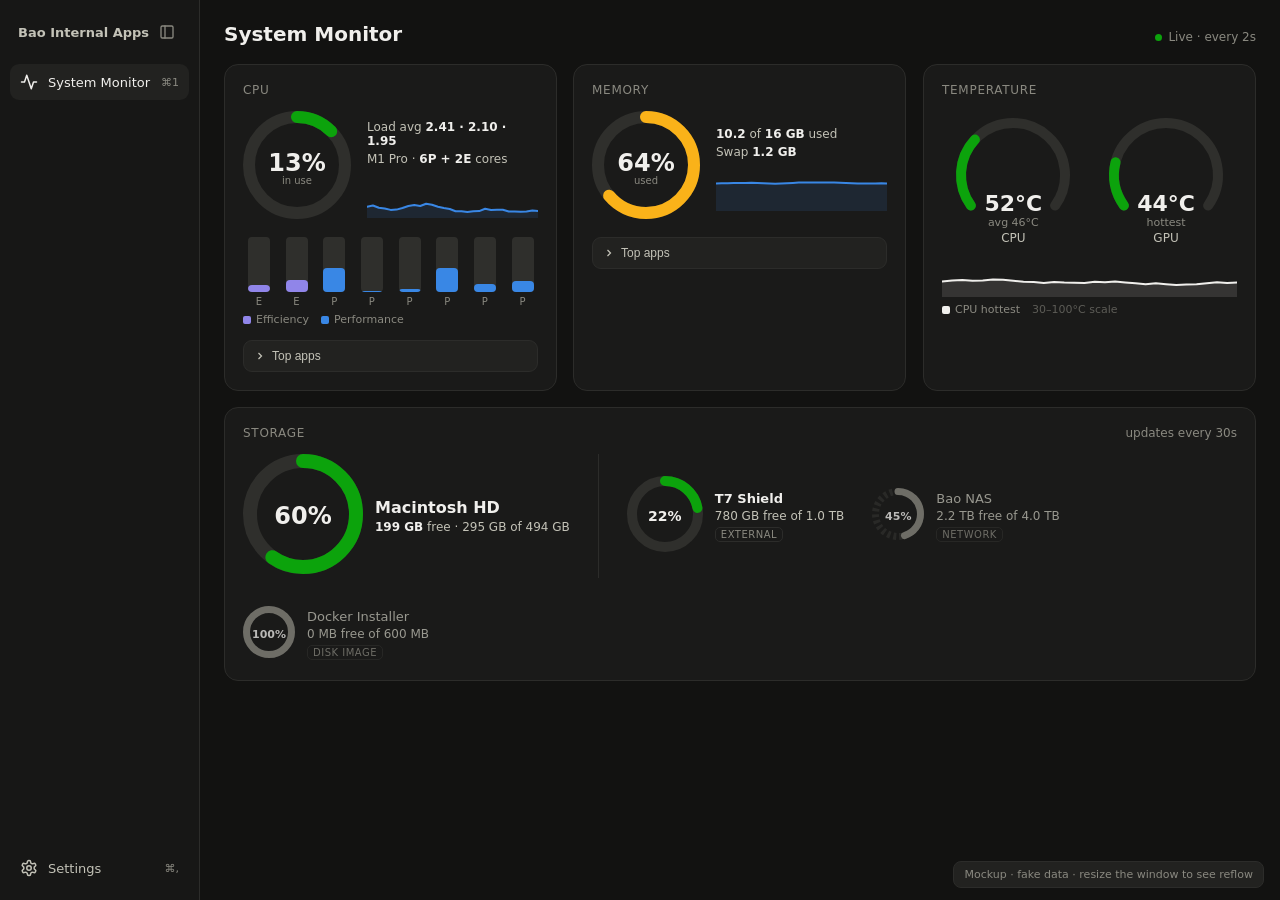
==== mockups/system_monitor.html @ 27488d8f "feat (system-monitor): add app shell and System Monitor tool Desktop window with a tool sidebar, Set" ====
<!doctype html>
<html lang="en">
<head>
<meta charset="utf-8">
<meta name="viewport" content="width=device-width, initial-scale=1">
<title>Bao Internal Apps — Mockup</title>
<style>
:root {
  color-scheme: dark;
  --bg: #121211;
  --sidebar: #171716;
  --surface-1: #1a1a19;
  --surface-2: #222220;
  --border: #2c2c2a;
  --track: #2f2f2c;
  --text-primary: #f0efec;
  --text-secondary: #c3c2b7;
  --text-muted: #8a8980;
  --accent: #3987e5;
  --good: #0ca30c;
  --warning: #fab219;
  --critical: #d03b3b;
  --p-core: #3987e5;
  --e-core: #9085e9;
  --radius: 14px;
  font-family: -apple-system, BlinkMacSystemFont, "SF Pro Text", system-ui, sans-serif;
}
* { box-sizing: border-box; }
body { margin: 0; background: var(--bg); color: var(--text-primary); height: 100vh; overflow: hidden; }
.num { font-variant-numeric: tabular-nums; }

/* shell */
.app { display: grid; grid-template-columns: 200px 1fr; height: 100vh; transition: grid-template-columns .2s; }
.app.collapsed { grid-template-columns: 60px 1fr; }
.sidebar { background: var(--sidebar); border-right: 1px solid var(--border); display: flex; flex-direction: column; padding: 14px 10px; gap: 4px; }
.brand { display: flex; align-items: center; justify-content: space-between; padding: 4px 8px 14px; }
.brand span { font-weight: 600; font-size: 13px; color: var(--text-secondary); white-space: nowrap; overflow: hidden; }
.icon-btn { background: none; border: 0; color: var(--text-muted); cursor: pointer; padding: 6px; border-radius: 8px; display: grid; place-items: center; }
.icon-btn:hover { background: var(--surface-2); color: var(--text-primary); }
.nav-item { display: flex; align-items: center; gap: 10px; padding: 9px 10px; border-radius: 9px; color: var(--text-secondary); font-size: 13px; cursor: pointer; white-space: nowrap; }
.nav-item.active { background: var(--surface-2); color: var(--text-primary); }
.nav-item svg { flex: none; }
.nav-spacer { flex: 1; }
.app.collapsed .label, .app.collapsed .brand span { display: none; }
.app.collapsed .brand { justify-content: center; }
.app.collapsed .nav-item { justify-content: center; }
.kbd { margin-left: auto; color: var(--text-muted); font-size: 11px; }
.app.collapsed .kbd { display: none; }

.content { overflow-y: auto; padding: 22px 24px 40px; container-type: inline-size; }
.page-head { display: flex; align-items: baseline; justify-content: space-between; margin-bottom: 18px; }
.page-head h1 { font-size: 20px; margin: 0; font-weight: 650; }
.page-head .meta { font-size: 12px; color: var(--text-muted); }
.live-dot { display: inline-block; width: 7px; height: 7px; border-radius: 50%; background: var(--good); margin-right: 6px; animation: pulse 2s infinite; }
@keyframes pulse { 50% { opacity: .35; } }

/* grid */
.grid { display: grid; gap: 16px; grid-template-columns: repeat(3, minmax(0, 1fr)); }
.card.storage { grid-column: 1 / -1; }
@container (max-width: 960px) {
  .grid { grid-template-columns: repeat(2, minmax(0, 1fr)); }
}
@container (max-width: 620px) {
  .grid { grid-template-columns: 1fr; }
}

.card { background: var(--surface-1); border: 1px solid var(--border); border-radius: var(--radius); padding: 18px; container-type: inline-size; min-width: 0; }
.card-title { display: flex; align-items: center; gap: 8px; font-size: 12px; text-transform: uppercase; letter-spacing: .06em; color: var(--text-muted); margin-bottom: 14px; }
.hero { display: flex; align-items: center; gap: 16px; }
.hero-side { flex: 1; min-width: 0; }
.stat-line { font-size: 12px; color: var(--text-secondary); margin-top: 4px; }
.stat-line b { color: var(--text-primary); font-weight: 600; }

/* ring */
.ring-wrap { position: relative; flex: none; }
.ring-wrap .ring-label { position: absolute; inset: 0; display: grid; place-items: center; text-align: center; }
.ring-label .big { font-size: 24px; font-weight: 650; }
.ring-label .small { font-size: 10px; color: var(--text-muted); display: block; margin-top: -2px; }
svg .track { stroke: var(--track); }
svg .arc { transition: stroke-dashoffset .6s ease, stroke .4s; stroke-linecap: round; }

/* sparkline */
.spark { width: 100%; height: 44px; display: block; margin-top: 8px; }
.spark path.line { fill: none; stroke-width: 2; stroke-linejoin: round; stroke-linecap: round; }
.spark path.area { opacity: .12; }

/* cores */
.cores { display: flex; gap: 6px; align-items: flex-end; height: 70px; margin-top: 14px; }
.core { flex: 1; display: flex; flex-direction: column; align-items: center; gap: 4px; height: 100%; }
.core .col { flex: 1; width: 100%; max-width: 22px; background: var(--track); border-radius: 4px; position: relative; overflow: hidden; }
.core .fill { position: absolute; left: 0; right: 0; bottom: 0; border-radius: 4px 4px 0 0; transition: height .6s ease; }
.core .tag { font-size: 10px; color: var(--text-muted); }
.legend { display: flex; gap: 12px; font-size: 11px; color: var(--text-muted); margin-top: 6px; }
.legend i { display: inline-block; width: 8px; height: 8px; border-radius: 2px; margin-right: 5px; vertical-align: middle; }

/* top apps */
.top-toggle { margin-top: 14px; width: 100%; display: flex; align-items: center; gap: 6px; background: var(--surface-2); border: 1px solid var(--border); color: var(--text-secondary); border-radius: 9px; padding: 8px 10px; cursor: pointer; font-size: 12px; }
.top-toggle svg { transition: transform .2s; }
.top-toggle.open svg { transform: rotate(90deg); }
.top-list { display: none; margin-top: 8px; }
.top-list.open { display: block; }
.app-row { display: grid; grid-template-columns: 24px minmax(0, 1fr) 90px 44px 56px; align-items: center; gap: 10px; padding: 7px 2px; border-bottom: 1px solid var(--border); font-size: 12.5px; }
.app-row:last-child { border-bottom: 0; }
.app-icon { width: 24px; height: 24px; border-radius: 6px; display: grid; place-items: center; font-size: 11px; font-weight: 700; color: #fff; }
.app-name { white-space: nowrap; overflow: hidden; text-overflow: ellipsis; }
.bar { height: 6px; background: var(--track); border-radius: 3px; overflow: hidden; }
.bar > div { height: 100%; border-radius: 3px; transition: width .6s ease; }
.mini-ring { display: none; }
.app-val { text-align: right; color: var(--text-primary); }
.app-spark { width: 56px; height: 20px; }
@container (max-width: 380px) {
  .app-row { grid-template-columns: 24px minmax(0, 1fr) 22px 44px 48px; }
  .bar { display: none; }
  .mini-ring { display: block; }
}

/* temperature */
.gauges { display: grid; grid-template-columns: 1fr 1fr; gap: 10px; }
.gauge { text-align: center; }
.gauge .g-val { font-size: 22px; font-weight: 650; margin-top: -34px; }
.gauge .g-sub { font-size: 11px; color: var(--text-muted); }
.gauge .g-name { font-size: 12px; color: var(--text-secondary); margin-top: 2px; }

/* storage */
.drives { display: flex; align-items: center; gap: 28px; flex-wrap: wrap; }
.drive { display: flex; align-items: center; gap: 12px; }
.drive.main .d-name { font-size: 16px; font-weight: 650; }
.d-name { font-size: 13px; font-weight: 600; }
.d-meta { font-size: 12px; color: var(--text-secondary); margin-top: 3px; }
.d-tag { display: inline-flex; align-items: center; gap: 4px; font-size: 10px; text-transform: uppercase; letter-spacing: .05em; color: var(--text-muted); border: 1px solid var(--border); border-radius: 5px; padding: 1px 5px; margin-top: 4px; }
.drive.secondary { opacity: .75; }
.drive.secondary .d-name { color: var(--text-secondary); font-weight: 500; }
.drive.unresponsive { opacity: .5; }
.divider { width: 1px; align-self: stretch; background: var(--border); }

.mock-note { position: fixed; bottom: 12px; right: 16px; font-size: 11px; color: var(--text-muted); background: var(--surface-2); border: 1px solid var(--border); padding: 6px 10px; border-radius: 8px; }
</style>
</head>
<body>
<div class="app" id="app">
  <aside class="sidebar">
    <div class="brand">
      <span>Bao Internal Apps</span>
      <button class="icon-btn" id="collapseBtn" title="Collapse sidebar (⌘\)">
        <svg width="16" height="16" viewBox="0 0 24 24" fill="none" stroke="currentColor" stroke-width="2" stroke-linecap="round" stroke-linejoin="round"><rect x="3" y="3" width="18" height="18" rx="2"/><path d="M9 3v18"/></svg>
      </button>
    </div>
    <div class="nav-item active" title="System Monitor">
      <svg width="18" height="18" viewBox="0 0 24 24" fill="none" stroke="currentColor" stroke-width="2" stroke-linecap="round" stroke-linejoin="round"><path d="M22 12h-4l-3 9L9 3l-3 9H2"/></svg>
      <span class="label">System Monitor</span><span class="kbd">⌘1</span>
    </div>
    <div class="nav-spacer"></div>
    <div class="nav-item" title="Settings">
      <svg width="18" height="18" viewBox="0 0 24 24" fill="none" stroke="currentColor" stroke-width="2" stroke-linecap="round" stroke-linejoin="round"><path d="M12.22 2h-.44a2 2 0 0 0-2 2v.18a2 2 0 0 1-1 1.73l-.43.25a2 2 0 0 1-2 0l-.15-.08a2 2 0 0 0-2.73.73l-.22.38a2 2 0 0 0 .73 2.73l.15.1a2 2 0 0 1 1 1.72v.51a2 2 0 0 1-1 1.74l-.15.09a2 2 0 0 0-.73 2.73l.22.38a2 2 0 0 0 2.73.73l.15-.08a2 2 0 0 1 2 0l.43.25a2 2 0 0 1 1 1.73V20a2 2 0 0 0 2 2h.44a2 2 0 0 0 2-2v-.18a2 2 0 0 1 1-1.73l.43-.25a2 2 0 0 1 2 0l.15.08a2 2 0 0 0 2.73-.73l.22-.39a2 2 0 0 0-.73-2.73l-.15-.08a2 2 0 0 1-1-1.74v-.5a2 2 0 0 1 1-1.74l.15-.09a2 2 0 0 0 .73-2.73l-.22-.38a2 2 0 0 0-2.73-.73l-.15.08a2 2 0 0 1-2 0l-.43-.25a2 2 0 0 1-1-1.73V4a2 2 0 0 0-2-2z"/><circle cx="12" cy="12" r="3"/></svg>
      <span class="label">Settings</span><span class="kbd">⌘,</span>
    </div>
  </aside>

  <main class="content">
    <div class="page-head">
      <h1>System Monitor</h1>
      <div class="meta"><span class="live-dot"></span>Live · every 2s</div>
    </div>

    <div class="grid">
      <!-- CPU -->
      <section class="card">
        <div class="card-title">CPU</div>
        <div class="hero">
          <div class="ring-wrap" id="cpuRing"></div>
          <div class="hero-side">
            <div class="stat-line">Load avg <b class="num" id="loadAvg">2.41 · 2.10 · 1.95</b></div>
            <div class="stat-line">M1 Pro · <b>6P + 2E</b> cores</div>
            <svg class="spark" id="cpuSpark" preserveAspectRatio="none"></svg>
          </div>
        </div>
        <div class="cores" id="cores"></div>
        <div class="legend"><span><i style="background:var(--e-core)"></i>Efficiency</span><span><i style="background:var(--p-core)"></i>Performance</span></div>
        <button class="top-toggle" data-target="cpuTop">
          <svg width="12" height="12" viewBox="0 0 24 24" fill="none" stroke="currentColor" stroke-width="2.5"><path d="m9 18 6-6-6-6"/></svg>
          Top apps
        </button>
        <div class="top-list" id="cpuTop"></div>
      </section>

      <!-- RAM -->
      <section class="card">
        <div class="card-title">Memory</div>
        <div class="hero">
          <div class="ring-wrap" id="ramRing"></div>
          <div class="hero-side">
            <div class="stat-line"><b class="num" id="ramUsed">10.1</b> of <b>16 GB</b> used</div>
            <div class="stat-line">Swap <b class="num">1.2 GB</b></div>
            <svg class="spark" id="ramSpark" preserveAspectRatio="none"></svg>
          </div>
        </div>
        <button class="top-toggle" data-target="ramTop">
          <svg width="12" height="12" viewBox="0 0 24 24" fill="none" stroke="currentColor" stroke-width="2.5"><path d="m9 18 6-6-6-6"/></svg>
          Top apps
        </button>
        <div class="top-list" id="ramTop"></div>
      </section>

      <!-- Temperature -->
      <section class="card">
        <div class="card-title">Temperature</div>
        <div class="gauges">
          <div class="gauge" id="cpuGauge"></div>
          <div class="gauge" id="gpuGauge"></div>
        </div>
        <svg class="spark" id="tempSpark" preserveAspectRatio="none"></svg>
        <div class="legend"><span><i style="background:var(--text-primary)"></i>CPU hottest</span><span style="opacity:.6">30–100°C scale</span></div>
      </section>

      <!-- Storage -->
      <section class="card storage">
        <div class="card-title">Storage <span style="margin-left:auto;text-transform:none;letter-spacing:0">updates every 30s</span></div>
        <div class="drives" id="drives"></div>
      </section>
    </div>
  </main>
</div>
<div class="mock-note">Mockup · fake data · resize the window to see reflow</div>

<script>
const statusColor = (v, warn, crit) => v >= crit ? "var(--critical)" : v >= warn ? "var(--warning)" : "var(--good)";
const NS = "http://www.w3.org/2000/svg";

function ringSvg(size, stroke, pct, color, track = "var(--track)", dashed = false) {
  const r = (size - stroke) / 2, c = 2 * Math.PI * r;
  return `<svg width="${size}" height="${size}" viewBox="0 0 ${size} ${size}" style="transform:rotate(-90deg)">
    <circle cx="${size/2}" cy="${size/2}" r="${r}" fill="none" stroke="${track}" stroke-width="${stroke}" ${dashed ? 'stroke-dasharray="3 3"' : ""}/>
    <circle class="arc" cx="${size/2}" cy="${size/2}" r="${r}" fill="none" stroke="${color}" stroke-width="${stroke}"
      stroke-dasharray="${c}" stroke-dashoffset="${c * (1 - pct / 100)}"/></svg>`;
}

function setRing(el, size, stroke, pct, color, big, small) {
  el.innerHTML = ringSvg(size, stroke, pct, color) +
    `<div class="ring-label"><div><span class="big num">${big}</span><span class="small">${small}</span></div></div>`;
}

function arcGauge(el, value, name, sub) {
  const min = 30, max = 100, pct = Math.min(1, Math.max(0, (value - min) / (max - min)));
  const r = 52, cx = 64, cy = 64, start = Math.PI * 0.8, sweep = Math.PI * 1.4;
  const pt = a => [cx + r * Math.cos(a), cy + r * Math.sin(a)];
  const arc = (a0, a1) => { const [x0, y0] = pt(a0), [x1, y1] = pt(a1); return `M${x0} ${y0} A${r} ${r} 0 ${a1 - a0 > Math.PI ? 1 : 0} 1 ${x1} ${y1}`; };
  const color = statusColor(value, 70, 90);
  el.innerHTML = `<svg width="128" height="110" viewBox="0 0 128 110">
      <path d="${arc(start, start + sweep)}" fill="none" stroke="var(--track)" stroke-width="10" stroke-linecap="round"/>
      <path d="${arc(start, start + sweep * Math.max(pct, 0.001))}" fill="none" stroke="${color}" stroke-width="10" stroke-linecap="round" style="transition:all .6s"/>
    </svg>
    <div class="g-val num">${value.toFixed(0)}°C</div>
    <div class="g-sub num">${sub}</div>
    <div class="g-name">${name}</div>`;
}

function sparkline(svg, data, min, max, color) {
  const w = svg.clientWidth || 200, h = svg.clientHeight || 44;
  svg.setAttribute("viewBox", `0 0 ${w} ${h}`);
  const n = data.length, x = i => (i / (n - 1)) * w, y = v => h - 2 - ((v - min) / (max - min)) * (h - 4);
  const d = data.map((v, i) => `${i ? "L" : "M"}${x(i).toFixed(1)} ${y(v).toFixed(1)}`).join(" ");
  svg.innerHTML = `<path class="area" d="${d} L${w} ${h} L0 ${h} Z" fill="${color}"/><path class="line" d="${d}" stroke="${color}"/>`;
}

const rand = (a, b) => a + Math.random() * (b - a);
const walk = (v, step, lo, hi) => Math.min(hi, Math.max(lo, v + rand(-step, step)));
const hist = (n, start, step, lo, hi) => { const a = [start]; for (let i = 1; i < n; i++) a.push(walk(a[i-1], step, lo, hi)); return a; };

const state = {
  cpu: hist(30, 22, 6, 4, 70), ram: hist(30, 63, 1, 55, 72), temp: hist(30, 52, 2, 40, 75),
  cores: [18, 25, 40, 12, 8, 33, 5, 21],
  cpuApps: [
    { name: "Google Chrome", c: "#4285f4", v: 38 }, { name: "Visual Studio Code", c: "#1f8ad2", v: 12 },
    { name: "Slack", c: "#7c3a87", v: 7 }, { name: "python3.14", c: "#55534e", v: 5 }, { name: "Spotify", c: "#1db954", v: 3 },
  ],
  ramApps: [
    { name: "Google Chrome", c: "#4285f4", v: 3.1 }, { name: "Slack", c: "#7c3a87", v: 1.2 },
    { name: "Visual Studio Code", c: "#1f8ad2", v: 0.9 }, { name: "Docker Desktop", c: "#2496ed", v: 0.8 }, { name: "Mail", c: "#3a8ef6", v: 0.4 },
  ],
};
[...state.cpuApps, ...state.ramApps].forEach(a => a.h = hist(30, a.v, a.v * 0.2, 0, a.v * 2));

function renderApps(listEl, apps, unit, total) {
  listEl.innerHTML = apps.map(a => {
    const pct = unit === "%" ? a.v : (a.v / total) * 100;
    const color = statusColor(pct, 60, 85);
    return `<div class="app-row">
      <div class="app-icon" style="background:${a.c}">${a.name[0]}</div>
      <div class="app-name">${a.name}</div>
      <div><div class="bar"><div style="width:${Math.min(100, unit === "%" ? pct : pct * 3)}%;background:${color}"></div></div>
           <div class="mini-ring">${ringSvg(22, 4, Math.min(100, unit === "%" ? pct : pct * 3), color)}</div></div>
      <div class="app-val num">${unit === "%" ? a.v.toFixed(0) + "%" : a.v.toFixed(1) + " GB"}</div>
      <svg class="app-spark" preserveAspectRatio="none" data-app="${a.name}"></svg>
    </div>`;
  }).join("");
  listEl.querySelectorAll(".app-spark").forEach((svg, i) => sparkline(svg, apps[i].h, 0, Math.max(...apps[i].h) * 1.2 || 1, "var(--text-secondary)"));
}

function renderCores() {
  const el = document.getElementById("cores");
  el.innerHTML = state.cores.map((v, i) => {
    const isE = i < 2;
    return `<div class="core" title="Core ${i} (${isE ? "Efficiency" : "Performance"}) ${v.toFixed(0)}%">
      <div class="col"><div class="fill" style="height:${v}%;background:${isE ? "var(--e-core)" : "var(--p-core)"}"></div></div>
      <div class="tag">${isE ? "E" : "P"}</div></div>`;
  }).join("");
}

function renderDrives() {
  const drives = [
    { name: "Macintosh HD", used: 295, total: 494, kind: "main" },
    { name: "T7 Shield", used: 220, total: 1000, kind: "external" },
    { name: "Bao NAS", used: 1800, total: 4000, kind: "network" },
    { name: "Docker Installer", used: 0.6, total: 0.6, kind: "image" },
  ];
  const tag = { external: "External", network: "Network", image: "Disk image" };
  document.getElementById("drives").innerHTML = drives.map((d, i) => {
    const pct = (d.used / d.total) * 100, free = d.total - d.used;
    const size = d.kind === "main" ? 120 : d.kind === "external" ? 76 : 52;
    const stroke = d.kind === "main" ? 14 : d.kind === "external" ? 10 : 7;
    const secondary = d.kind === "network" || d.kind === "image";
    const color = secondary ? "var(--text-muted)" : statusColor(pct, 75, 90);
    const fmt = n => n >= 1000 ? (n / 1000).toFixed(1) + " TB" : n < 1 ? (n * 1000).toFixed(0) + " MB" : n.toFixed(0) + " GB";
    const ring = `<div class="ring-wrap">${ringSvg(size, stroke, pct, color, "var(--track)", secondary)}
        <div class="ring-label"><span class="${d.kind === "main" ? "big" : ""} num" style="${d.kind === "main" ? "" : "font-size:" + (secondary ? 11 : 14) + "px;font-weight:600"}">${pct.toFixed(0)}%</span></div></div>`;
    return (i === 1 ? '<div class="divider"></div>' : "") + `<div class="drive ${d.kind === "main" ? "main" : ""} ${secondary ? "secondary" : ""}">
      ${ring}<div><div class="d-name">${d.name}</div>
      <div class="d-meta num">${d.kind === "main" ? `<b style="color:var(--text-primary)">${fmt(free)}</b> free · ${fmt(d.used)} of ${fmt(d.total)}` : `${fmt(free)} free of ${fmt(d.total)}`}</div>
      ${tag[d.kind] ? `<span class="d-tag">${tag[d.kind]}</span>` : ""}</div></div>`;
  }).join("");
}

function tick() {
  const cpuNow = walk(state.cpu.at(-1), 7, 4, 80);
  state.cpu.push(cpuNow); state.cpu.shift();
  state.ram.push(walk(state.ram.at(-1), 0.8, 55, 75)); state.ram.shift();
  state.temp.push(walk(state.temp.at(-1), 2.5, 40, 92)); state.temp.shift();
  state.cores = state.cores.map((v, i) => walk(v, 12, 2, i < 2 ? 60 : 95));
  [...state.cpuApps, ...state.ramApps].forEach(a => { a.v = walk(a.v, a.v * 0.12, a.v * 0.5, a.v * 1.5); a.h.push(a.v); a.h.shift(); });
  state.cpuApps.sort((a, b) => b.v - a.v); state.ramApps.sort((a, b) => b.v - a.v);

  const ram = state.ram.at(-1);
  setRing(document.getElementById("cpuRing"), 108, 12, cpuNow, statusColor(cpuNow, 60, 85), cpuNow.toFixed(0) + "%", "in use");
  setRing(document.getElementById("ramRing"), 108, 12, ram, statusColor(ram, 60, 85), ram.toFixed(0) + "%", "used");
  document.getElementById("ramUsed").textContent = (ram / 100 * 16).toFixed(1);
  sparkline(document.getElementById("cpuSpark"), state.cpu, 0, 100, "var(--accent)");
  sparkline(document.getElementById("ramSpark"), state.ram, 0, 100, "var(--accent)");
  sparkline(document.getElementById("tempSpark"), state.temp, 30, 100, "var(--text-primary)");
  const t = state.temp.at(-1);
  arcGauge(document.getElementById("cpuGauge"), t, "CPU", `avg ${(t - 6).toFixed(0)}°C`);
  arcGauge(document.getElementById("gpuGauge"), t - 8, "GPU", "hottest");
  renderCores();
  renderApps(document.getElementById("cpuTop"), state.cpuApps, "%");
  renderApps(document.getElementById("ramTop"), state.ramApps, "GB", 16);
}

document.querySelectorAll(".top-toggle").forEach(btn => btn.addEventListener("click", () => {
  btn.classList.toggle("open");
  document.getElementById(btn.dataset.target).classList.toggle("open");
  tick();
}));
document.getElementById("collapseBtn").addEventListener("click", () => document.getElementById("app").classList.toggle("collapsed"));
window.addEventListener("resize", tick);

renderDrives();
tick();
setInterval(tick, 2000);
</script>
</body>
</html>
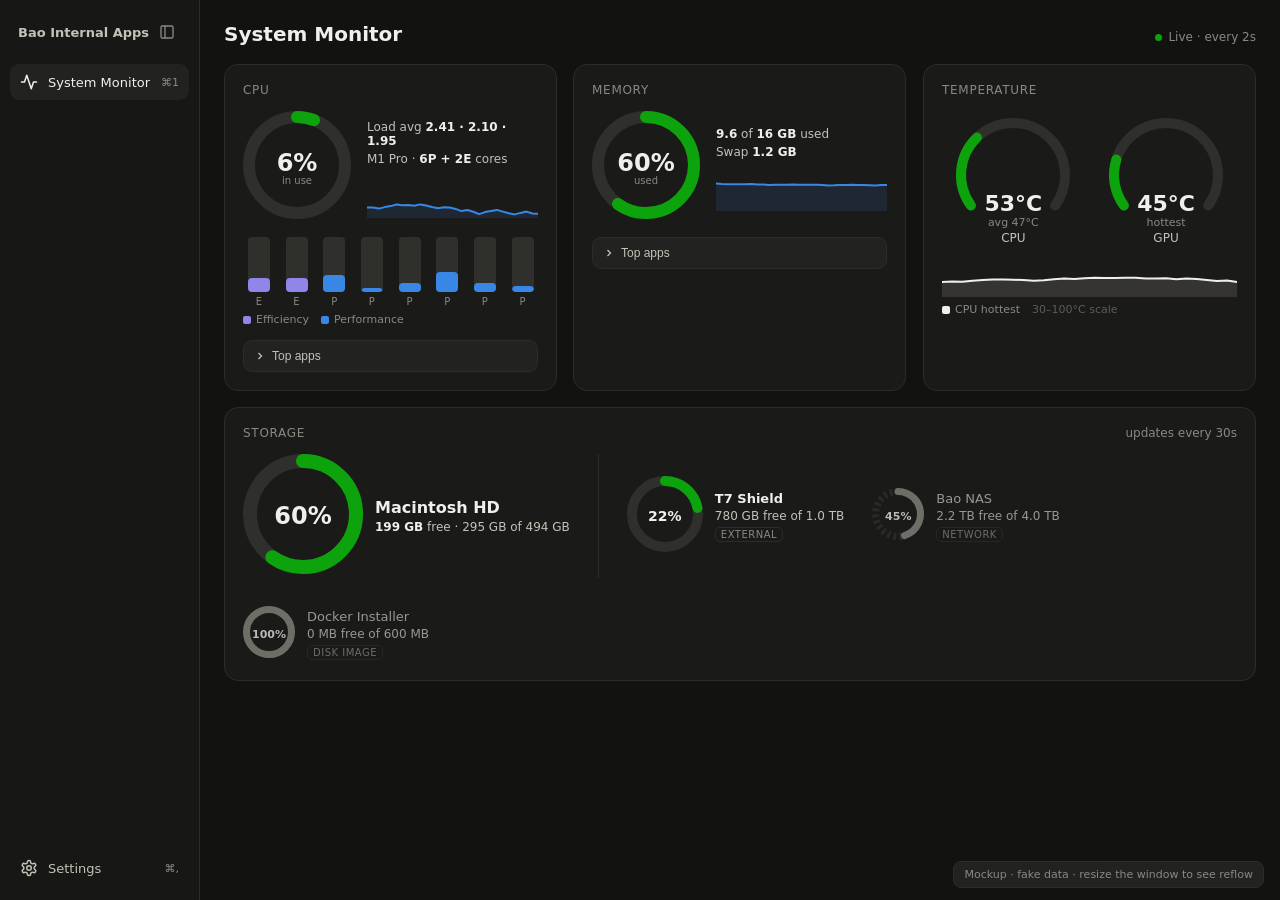
==== commit 3a35abc0: "feat (log-viewer): add live Logs tool and learning notes Co-Authored-By: Claude Opus 5.5 <noreply@an" ====
--- a/mockups/system_monitor.html
+++ b/mockups/system_monitor.html
@@ -1,4 +1,8 @@
 <!doctype html>
+<!-- LEARN: YOU ARE HERE
+       a design-only mockup (fake numbers), opened straight in a browser
+       NOT used by the app; the real page is the next file
+       read next → app/tools/system_monitor/ui/view.html -->
 <html lang="en">
 <head>
 <meta charset="utf-8">
